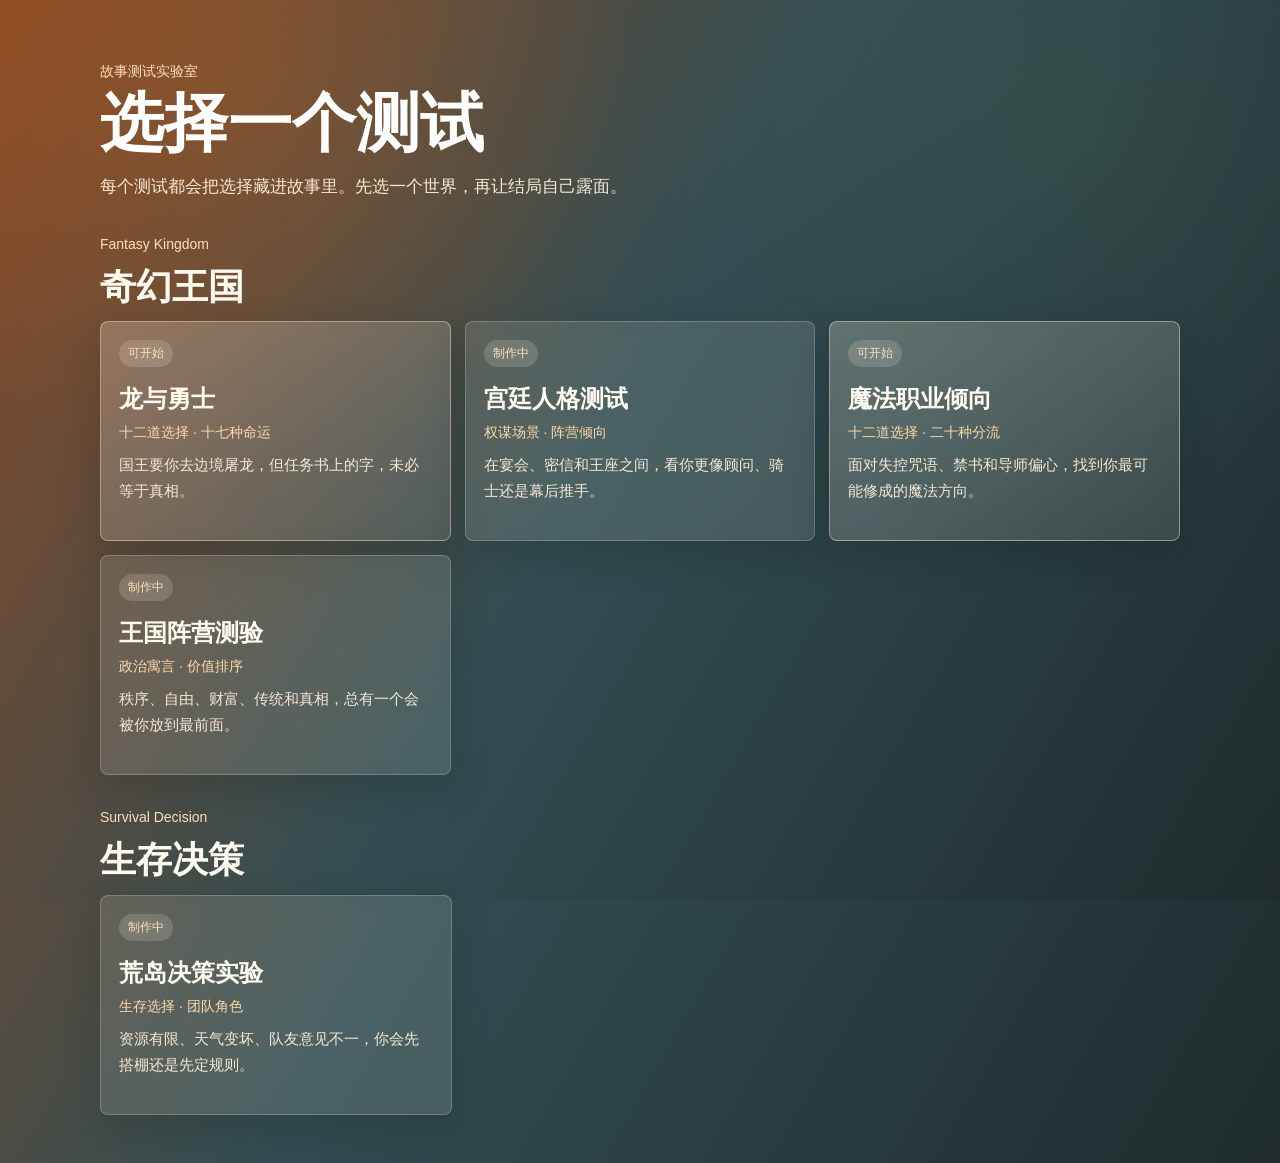
==== index.html @ 831e198b "初始化干净网页版本" ====
<!doctype html>
<html lang="zh-CN">
<head>
  <meta charset="utf-8">
  <meta name="viewport" content="width=device-width, initial-scale=1, viewport-fit=cover">
  <meta http-equiv="Cache-Control" content="no-cache, no-store, must-revalidate">
  <meta http-equiv="Pragma" content="no-cache">
  <meta http-equiv="Expires" content="0">
  <meta name="theme-color" content="#1f2b2c">
  <title>测试题实验</title>
  <link rel="stylesheet" href="styles.css">
</head>
<body>
  <main class="home-page">
    <div class="home-shell" aria-labelledby="home-title">
      <header class="home-header">
        <p class="eyebrow">故事测试实验室</p>
        <h1 id="home-title">选择一个测试</h1>
        <p class="lead">每个测试都会把选择藏进故事里。先选一个世界，再让结局自己露面。</p>
      </header>

      <section class="test-category" aria-labelledby="fantasy-title">
        <div class="category-head">
          <p class="eyebrow">Fantasy Kingdom</p>
          <h2 id="fantasy-title">奇幻王国</h2>
        </div>
        <div class="test-grid">
          <a class="test-card available" href="tests/fantasy-kingdom/dragon-warrior/index.html">
            <span class="test-status">可开始</span>
            <span class="test-title">龙与勇士</span>
            <span class="test-meta">十二道选择 · 十七种命运</span>
            <span class="test-copy">国王要你去边境屠龙，但任务书上的字，未必等于真相。</span>
          </a>

          <button class="test-card" type="button" aria-disabled="true">
            <span class="test-status">制作中</span>
            <span class="test-title">宫廷人格测试</span>
            <span class="test-meta">权谋场景 · 阵营倾向</span>
            <span class="test-copy">在宴会、密信和王座之间，看你更像顾问、骑士还是幕后推手。</span>
          </button>

          <a class="test-card available" href="tests/fantasy-kingdom/magic-career/index.html">
            <span class="test-status">可开始</span>
            <span class="test-title">魔法职业倾向</span>
            <span class="test-meta">十二道选择 · 二十种分流</span>
            <span class="test-copy">面对失控咒语、禁书和导师偏心，找到你最可能修成的魔法方向。</span>
          </a>

          <button class="test-card" type="button" aria-disabled="true">
            <span class="test-status">制作中</span>
            <span class="test-title">王国阵营测验</span>
            <span class="test-meta">政治寓言 · 价值排序</span>
            <span class="test-copy">秩序、自由、财富、传统和真相，总有一个会被你放到最前面。</span>
          </button>
        </div>
      </section>

      <section class="test-category" aria-labelledby="survival-title">
        <div class="category-head">
          <p class="eyebrow">Survival Decision</p>
          <h2 id="survival-title">生存决策</h2>
        </div>
        <div class="test-grid compact">
          <button class="test-card" type="button" aria-disabled="true">
            <span class="test-status">制作中</span>
            <span class="test-title">荒岛决策实验</span>
            <span class="test-meta">生存选择 · 团队角色</span>
            <span class="test-copy">资源有限、天气变坏、队友意见不一，你会先搭棚还是先定规则。</span>
          </button>
        </div>
      </section>
    </div>
  </main>
</body>
</html>
---- styles.css ----
:root {
  color-scheme: light;
  --ink: #1c1b18;
  --muted: #686057;
  --line: #ddd4c6;
  --paper: #fffaf1;
  --panel: #ffffff;
  --amber: #c96f22;
  --red: #9e302b;
  --moss: #4f6f52;
  --blue: #315f7a;
  --shadow: 0 18px 50px rgba(42, 31, 20, 0.14);
  --page-bg:
    radial-gradient(circle at 18% 8%, rgba(201, 111, 34, 0.24), transparent 30%),
    radial-gradient(circle at 82% 12%, rgba(79, 111, 82, 0.2), transparent 32%),
    linear-gradient(120deg, #8c4a25 0%, #314d52 48%, #1f2b2c 100%);
}

* {
  box-sizing: border-box;
}

body {
  margin: 0;
  font-family: -apple-system, BlinkMacSystemFont, "Segoe UI", "PingFang SC", "Hiragino Sans GB", "Microsoft YaHei", sans-serif;
  color: var(--ink);
  background: var(--page-bg);
  background-attachment: fixed;
  min-height: 100vh;
  scrollbar-width: none;
}

html {
  scrollbar-width: none;
  background: var(--page-bg);
}

body::-webkit-scrollbar,
html::-webkit-scrollbar {
  width: 0;
  height: 0;
  display: none;
}

button {
  font: inherit;
}

a {
  color: inherit;
  text-decoration: none;
}

.home-page {
  min-height: 100vh;
  min-height: 100svh;
  padding: max(28px, 7svh) 0 48px;
}

.app {
  width: min(1040px, calc(100% - 32px));
  margin: 0 auto;
  padding: 28px 0 48px;
}

.hero {
  position: relative;
  min-height: 320px;
  overflow: hidden;
  border: 1px solid rgba(92, 72, 48, 0.18);
  border-radius: 8px;
  background:
    linear-gradient(180deg, rgba(24, 25, 22, 0.08), rgba(24, 25, 22, 0.52));
  box-shadow: var(--shadow);
  color: #fff7eb;
  display: grid;
  align-items: end;
  padding: 32px;
}

.hero::before,
.hero::after {
  content: "";
  position: absolute;
  pointer-events: none;
}

.hero::before {
  left: 0;
  right: 0;
  bottom: 0;
  height: 112px;
  background:
    linear-gradient(140deg, transparent 0 20%, rgba(10, 18, 18, 0.52) 20% 38%, transparent 38%),
    linear-gradient(28deg, rgba(11, 20, 19, 0.72) 0 34%, transparent 34%),
    linear-gradient(-24deg, transparent 0 58%, rgba(12, 20, 19, 0.78) 58% 100%);
}

.result-tag {
  margin: -4px 0 14px;
  font-size: 15px;
  color: #b86920;
  font-style: italic;
}

.hero-content {
  position: relative;
  z-index: 1;
  width: min(660px, 100%);
}

.eyebrow {
  margin: 0 0 10px;
  color: #ffe0b9;
  font-size: 14px;
}

h1 {
  margin: 0;
  font-size: clamp(34px, 6vw, 64px);
  line-height: 1.02;
  letter-spacing: 0;
}

.lead {
  margin: 16px 0 0;
  max-width: 620px;
  color: #f7e8d4;
  font-size: 17px;
  line-height: 1.75;
}

.toolbar {
  display: flex;
  gap: 12px;
  flex-wrap: wrap;
  align-items: center;
  justify-content: space-between;
  margin: 18px 0;
  padding: 14px;
  border: 1px solid var(--line);
  border-radius: 8px;
  background: rgba(255, 250, 241, 0.86);
  backdrop-filter: blur(10px);
}

.progress-wrap {
  flex: 1 1 240px;
  min-width: 220px;
}

.progress-meta {
  display: flex;
  justify-content: space-between;
  gap: 12px;
  color: var(--muted);
  font-size: 13px;
  margin-bottom: 8px;
}

.progress {
  height: 10px;
  border-radius: 999px;
  overflow: hidden;
  background: #e3d9c9;
}

.progress span {
  display: block;
  width: 0%;
  height: 100%;
  background: linear-gradient(90deg, var(--amber), var(--red));
  transition: width 180ms ease;
}

.actions {
  display: flex;
  gap: 10px;
  flex-wrap: wrap;
}

.btn {
  border: 1px solid rgba(69, 52, 34, 0.24);
  border-radius: 8px;
  background: #fffdf8;
  color: var(--ink);
  padding: 10px 14px;
  cursor: pointer;
  transition: transform 120ms ease, border-color 120ms ease, background 120ms ease;
}

.btn:hover {
  transform: translateY(-1px);
  border-color: rgba(158, 48, 43, 0.52);
}

.btn.primary {
  background: var(--ink);
  color: #fff8ea;
  border-color: var(--ink);
}

.btn:disabled {
  cursor: not-allowed;
  opacity: 0.45;
  transform: none;
}

.layout {
  display: grid;
  grid-template-columns: minmax(0, 1fr) 300px;
  gap: 18px;
  align-items: start;
}

.questions {
  display: grid;
  gap: 14px;
}

.question {
  border: 1px solid var(--line);
  border-radius: 8px;
  background: rgba(255, 255, 255, 0.78);
  box-shadow: 0 10px 26px rgba(40, 32, 22, 0.08);
  overflow: hidden;
}

.question-head {
  display: grid;
  grid-template-columns: 42px 1fr;
  gap: 12px;
  padding: 18px 18px 12px;
}

.num {
  width: 42px;
  height: 42px;
  border-radius: 8px;
  display: grid;
  place-items: center;
  background: #efe4d2;
  color: #6a4527;
  font-weight: 700;
}

.question-title {
  margin: 0;
  font-size: 17px;
  line-height: 1.7;
}

.options {
  display: grid;
  gap: 8px;
  padding: 0 18px 18px 72px;
}

.option {
  width: 100%;
  display: grid;
  grid-template-columns: 34px 1fr;
  gap: 10px;
  text-align: left;
  align-items: start;
  border: 1px solid #e4dacb;
  border-radius: 8px;
  background: #fffdf8;
  padding: 12px;
  cursor: pointer;
  line-height: 1.65;
}

.option .letter {
  width: 30px;
  height: 30px;
  display: grid;
  place-items: center;
  border-radius: 7px;
  background: #f0e4d1;
  color: #74471e;
  font-weight: 700;
}

.option.selected {
  border-color: rgba(158, 48, 43, 0.72);
  background: #fff4e4;
  box-shadow: inset 0 0 0 1px rgba(158, 48, 43, 0.18);
}

.option.selected .letter {
  background: var(--red);
  color: #fff8ed;
}

.side {
  position: sticky;
  top: 18px;
  display: grid;
  gap: 14px;
}

.panel {
  border: 1px solid var(--line);
  border-radius: 8px;
  background: rgba(255, 255, 255, 0.82);
  padding: 16px;
  box-shadow: 0 10px 26px rgba(40, 32, 22, 0.08);
}

.panel h2 {
  margin: 0 0 10px;
  font-size: 17px;
}

.panel p {
  margin: 0;
  color: var(--muted);
  line-height: 1.7;
  font-size: 14px;
}

.answer-grid {
  display: grid;
  grid-template-columns: repeat(4, 1fr);
  gap: 7px;
  margin-top: 12px;
}

.answer-chip {
  min-height: 34px;
  border-radius: 7px;
  background: #f1e7d8;
  color: #7a6a5b;
  display: grid;
  place-items: center;
  font-size: 12px;
  padding: 4px;
}

.answer-chip.done {
  background: #33433d;
  color: #fff7e9;
}

.result {
  display: none;
  margin-top: 18px;
  border: 1px solid rgba(158, 48, 43, 0.32);
  border-radius: 8px;
  background: #fff9ef;
  box-shadow: var(--shadow);
  overflow: hidden;
}

.result.show {
  display: block;
}

.result-inner {
  display: grid;
  grid-template-columns: 1fr 300px;
  gap: 0;
}

.result-main {
  padding: 24px;
}

.badge {
  display: inline-flex;
  align-items: center;
  gap: 8px;
  border-radius: 999px;
  padding: 7px 11px;
  background: #f2dfc7;
  color: #794818;
  font-size: 13px;
  margin-bottom: 10px;
}

.result h2 {
  margin: 0 0 12px;
  font-size: clamp(24px, 4vw, 38px);
  line-height: 1.15;
}

.result-text {
  color: #3b332b;
  font-size: 16px;
  line-height: 1.85;
  white-space: pre-line;
}

.rarity {
  display: grid;
  gap: 8px;
  margin: 14px 0 18px;
  padding: 12px;
  border: 1px solid #ead9c2;
  border-radius: 8px;
  background: #fff3df;
}

.rarity-top {
  display: flex;
  justify-content: space-between;
  gap: 12px;
  color: #74471e;
  font-size: 14px;
}

.rarity-track {
  height: 9px;
  overflow: hidden;
  border-radius: 99px;
  background: #e6d3ba;
}

.rarity-fill {
  display: block;
  width: 50%;
  height: 100%;
  background: linear-gradient(90deg, var(--amber), var(--red));
}

.epilogue {
  margin-top: 18px;
  padding: 16px;
  border-left: 4px solid var(--amber);
  border-radius: 0 8px 8px 0;
  background: #fff5e7;
}

.epilogue h3 {
  margin: 0 0 8px;
  font-size: 17px;
}

.epilogue p {
  margin: 0;
  color: #463b31;
  line-height: 1.85;
  white-space: pre-line;
}

.result-aside {
  border-left: 1px solid #eadfce;
  background: #f8eddd;
  padding: 24px;
}

.score-list {
  display: grid;
  gap: 9px;
  margin-top: 12px;
}

.score-row {
  display: grid;
  gap: 5px;
  font-size: 13px;
  color: #5c5147;
}

.score-row label {
  display: flex;
  justify-content: space-between;
  gap: 10px;
}

.bar {
  height: 8px;
  border-radius: 99px;
  background: #e4d7c6;
  overflow: hidden;
}

.bar span {
  display: block;
  height: 100%;
  width: 0%;
  background: var(--moss);
}

.hint {
  margin-top: 10px;
  font-size: 13px;
  color: var(--muted);
  line-height: 1.65;
}

.toast {
  position: fixed;
  left: 50%;
  bottom: 22px;
  transform: translateX(-50%) translateY(20px);
  opacity: 0;
  pointer-events: none;
  border-radius: 999px;
  padding: 10px 14px;
  color: #fff8ed;
  background: rgba(28, 27, 24, 0.92);
  transition: opacity 140ms ease, transform 140ms ease;
  z-index: 20;
}

.toast.show {
  opacity: 1;
  transform: translateX(-50%) translateY(0);
}

@media (max-width: 840px) {
  .app {
    width: min(100% - 20px, 1040px);
    padding-top: 10px;
  }

  .hero {
    min-height: 280px;
    padding: 24px;
  }

  .layout,
  .result-inner {
    grid-template-columns: 1fr;
  }

  .side {
    position: static;
    order: -1;
  }

  .options {
    padding-left: 18px;
  }

  .question-head {
    grid-template-columns: 34px 1fr;
  }

  .num {
    width: 34px;
    height: 34px;
  }

  .result-aside {
    border-left: 0;
    border-top: 1px solid #eadfce;
  }
}

.app {
  min-height: 100vh;
  display: grid;
  align-content: center;
  width: 100%;
  padding: 0;
}

.view {
  display: none;
}

.view.active {
  display: block;
}

.view:not(.active) {
  display: none;
}

.home {
  min-height: 100vh;
  min-height: 100svh;
  padding: max(28px, 7svh) 0;
  color: #fff7eb;
}

.home-shell {
  width: min(1080px, calc(100% - 32px));
  margin: 0 auto;
  display: grid;
  gap: 34px;
}

.home-header {
  width: min(720px, 100%);
}

.home-header h1 {
  color: #ffffff;
}

.test-category {
  display: grid;
  gap: 14px;
}

.category-head {
  display: grid;
  gap: 4px;
}

.category-head h2 {
  margin: 0;
  color: #fffaf0;
  font-size: clamp(24px, 4vw, 36px);
  line-height: 1.15;
}

.test-grid {
  display: grid;
  grid-template-columns: repeat(3, minmax(0, 1fr));
  gap: 14px;
}

.test-grid.compact {
  grid-template-columns: minmax(0, 352px);
}

.test-card {
  min-height: 220px;
  display: grid;
  align-content: start;
  gap: 10px;
  text-align: left;
  border: 1px solid rgba(255, 248, 236, 0.22);
  border-radius: 8px;
  background: rgba(255, 248, 236, 0.12);
  color: #fff4e3;
  padding: 18px;
  cursor: default;
  box-shadow: 0 14px 38px rgba(18, 22, 18, 0.18);
  backdrop-filter: blur(12px);
  font: inherit;
}

.test-card.available {
  cursor: pointer;
  background:
    linear-gradient(145deg, rgba(255, 248, 236, 0.24), rgba(255, 248, 236, 0.1));
  border-color: rgba(255, 224, 185, 0.46);
}

.test-card.available:hover {
  transform: translateY(-2px);
  border-color: rgba(255, 224, 185, 0.78);
}

.test-status {
  width: fit-content;
  border-radius: 999px;
  padding: 5px 9px;
  background: rgba(255, 248, 236, 0.16);
  color: #ffe0b9;
  font-size: 12px;
}

.test-title {
  display: block;
  margin-top: 8px;
  color: #fffaf0;
  font-size: 24px;
  line-height: 1.2;
  font-weight: 700;
}

.test-meta {
  color: #ffd8a8;
  font-size: 14px;
}

.test-copy {
  color: #f7e8d4;
  font-size: 15px;
  line-height: 1.75;
}

.intro {
  display: grid;
  gap: 18px;
}

.hero {
  min-height: 100vh;
  min-height: 100svh;
  align-items: center;
  justify-content: start;
  border: 0;
  border-radius: 0;
  background: transparent;
  padding-top: max(80px, 12svh);
  padding-bottom: max(60px, 8svh);
}

.intro-grid {
  display: grid;
  grid-template-columns: repeat(3, 1fr);
  gap: 12px;
}

.rule-card {
  border: 1px solid rgba(255, 248, 236, 0.22);
  border-radius: 8px;
  background: rgba(255, 248, 236, 0.12);
  padding: 13px;
  color: #fff1dd;
  line-height: 1.55;
  font-size: 14px;
}


.intro-actions {
  display: flex;
  gap: 12px;
  flex-wrap: wrap;
  margin-top: 22px;
}

.intro-actions .btn {
  min-width: 132px;
}

.screen {
  min-height: min(720px, calc(100vh - 56px));
  display: grid;
  grid-template-rows: auto 1fr;
  gap: 14px;
  padding-bottom: 92px;
  width: min(1040px, calc(100% - 32px));
  margin: 0 auto;
  padding-top: 28px;
}

.screen.view:not(.active) {
  display: none;
}

.topbar {
  position: sticky;
  top: 0;
  z-index: 5;
  margin: 0;
}

.question-stage {
  display: grid;
  align-items: center;
}

.question {
  min-height: 420px;
  display: grid;
  align-content: center;
}

.question-head {
  grid-template-columns: 1fr;
  padding: 26px 26px 16px;
}

.num {
  width: 52px;
  height: 52px;
  font-size: 18px;
}

.question-title {
  font-size: clamp(18px, 3.6vw, 25px);
  line-height: 1.65;
}

.options {
  padding: 0 26px 26px;
  gap: 10px;
}

.option {
  min-height: 58px;
  align-items: center;
  font-size: 16px;
}

.pager {
  position: fixed;
  left: 50%;
  bottom: 16px;
  z-index: 12;
  width: min(1040px, calc(100% - 32px));
  transform: translateX(-50%);
  display: grid;
  padding: 12px;
  border: 1px solid rgba(92, 72, 48, 0.18);
  border-radius: 8px;
  background: rgba(255, 250, 241, 0.92);
  box-shadow: 0 12px 36px rgba(42, 31, 20, 0.18);
  backdrop-filter: blur(12px);
}

.pager .btn {
  width: 100%;
  min-height: 48px;
}

.pager .next {
  justify-self: stretch;
}

.route-drawer {
  display: none;
}

.result {
  margin-top: 0;
}

.result.show {
  display: block;
}

.result-actions {
  display: flex;
  gap: 10px;
  flex-wrap: wrap;
  margin-top: 18px;
}

.save-dock {
  position: fixed;
  left: 50%;
  bottom: 16px;
  z-index: 14;
  width: min(1040px, calc(100% - 32px));
  transform: translateX(-50%);
  display: none;
  padding: 12px;
  border: 1px solid rgba(92, 72, 48, 0.18);
  border-radius: 8px;
  background: rgba(255, 250, 241, 0.94);
  box-shadow: 0 12px 36px rgba(42, 31, 20, 0.18);
  backdrop-filter: blur(12px);
}

.save-dock.show {
  display: grid;
}

.save-dock .btn {
  width: 100%;
  min-height: 48px;
}


@media (max-width: 840px) {
  .app {
    width: 100%;
    min-height: 100svh;
    padding: 0;
    align-content: stretch;
  }

  .hero {
    min-height: 100svh;
    padding: 22px;
  }

  h1 {
    font-size: clamp(38px, 13vw, 58px);
  }

  .lead {
    font-size: 16px;
  }

  .intro-grid {
    grid-template-columns: 1fr;
  }

  .home {
    padding: 22px 0 34px;
  }

  .home-page {
    padding: 22px 0 34px;
  }

  .home-shell {
    width: min(100% - 24px, 1080px);
    gap: 20px;
  }

  .test-grid {
    grid-template-columns: 1fr;
  }

  .test-grid.compact {
    grid-template-columns: 1fr;
  }

  .test-card {
    min-height: 170px;
    padding: 16px;
  }

  .intro-actions {
    display: grid;
  }

  .intro-actions .btn {
    width: 100%;
    min-height: 48px;
  }

  .screen {
    min-height: calc(100svh - 28px);
    padding-bottom: calc(86px + env(safe-area-inset-bottom));
    width: min(100% - 18px, 1040px);
    padding-top: 10px;
  }

  .toolbar {
    padding: 12px;
    gap: 10px;
  }

  .question {
    min-height: calc(100svh - 160px);
  }

  .question-head {
    grid-template-columns: 1fr;
    padding: 18px 16px 12px;
    gap: 10px;
  }

  .num {
    width: 40px;
    height: 40px;
  }

  .options {
    padding: 0 16px 16px;
  }

  .option {
    min-height: 56px;
    padding: 11px;
    font-size: 15px;
  }

  .pager {
    left: 0;
    right: 0;
    bottom: 0;
    width: 100%;
    transform: none;
    padding: 12px 12px calc(12px + env(safe-area-inset-bottom));
    border-right: 0;
    border-left: 0;
    border-bottom: 0;
    border-radius: 8px 8px 0 0;
  }

  .pager .btn {
    width: 100%;
    min-height: 46px;
  }

  .result {
    min-height: calc(100svh - 28px);
    padding-bottom: calc(86px + env(safe-area-inset-bottom));
  }

}
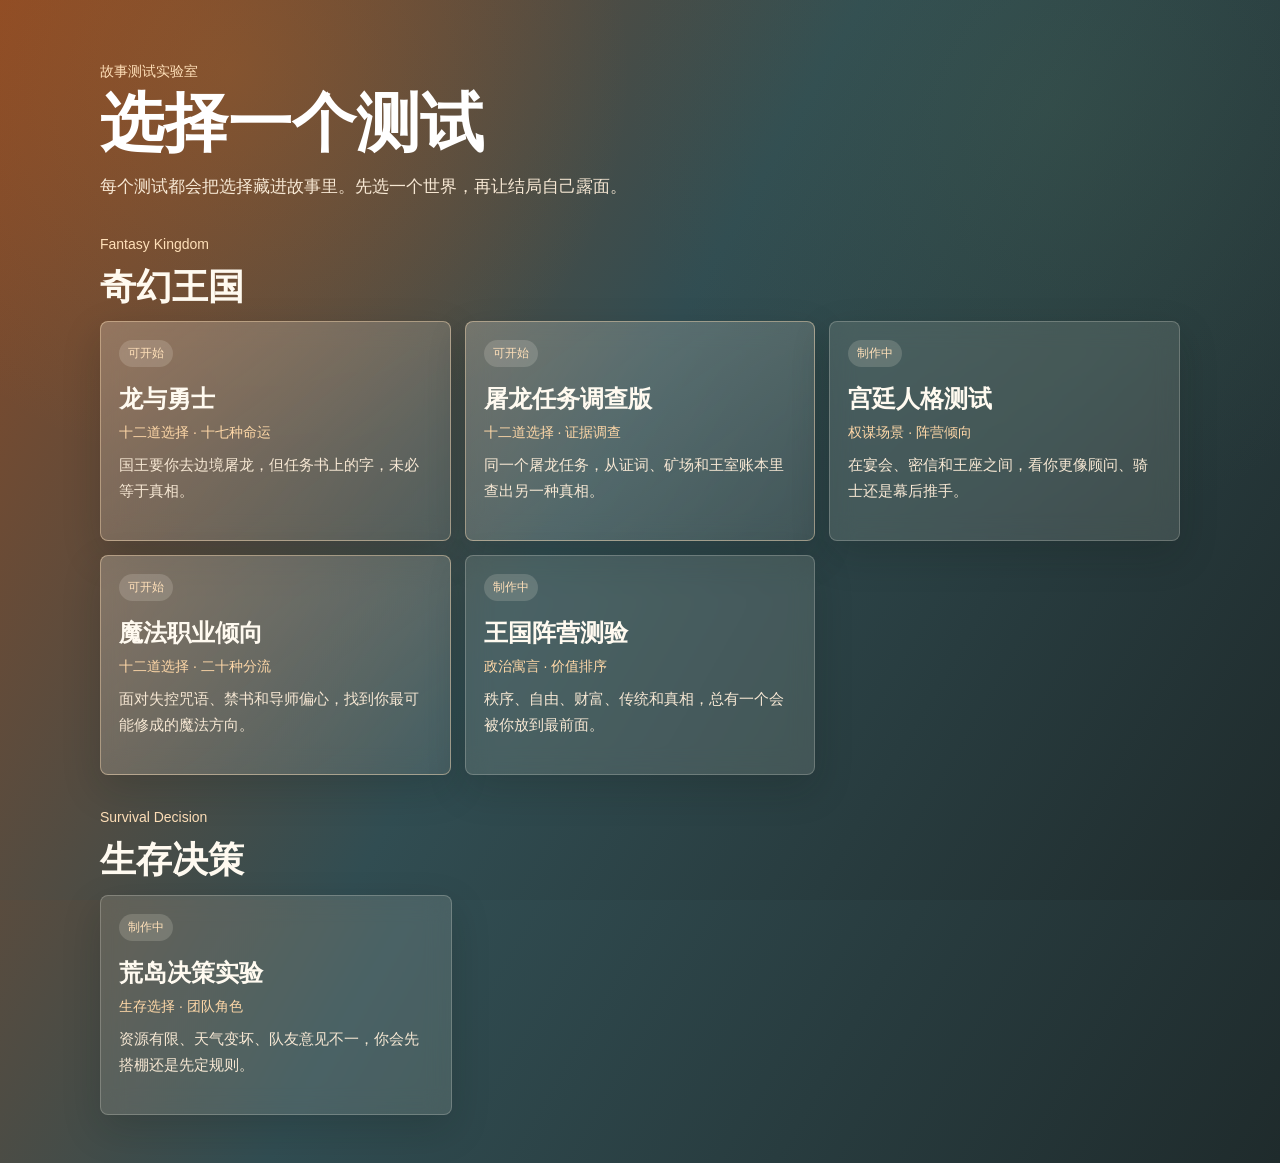
==== commit 7dde7ef0: "新增屠龙任务调查版" ====
--- a/index.html
+++ b/index.html
@@ -30,6 +30,13 @@
             <span class="test-title">龙与勇士</span>
             <span class="test-meta">十二道选择 · 十七种命运</span>
             <span class="test-copy">国王要你去边境屠龙，但任务书上的字，未必等于真相。</span>
+          </a>
+
+          <a class="test-card available" href="tests/fantasy-kingdom/dragon-investigation/index.html">
+            <span class="test-status">可开始</span>
+            <span class="test-title">屠龙任务调查版</span>
+            <span class="test-meta">十二道选择 · 证据调查</span>
+            <span class="test-copy">同一个屠龙任务，从证词、矿场和王室账本里查出另一种真相。</span>
           </a>
 
           <button class="test-card" type="button" aria-disabled="true">
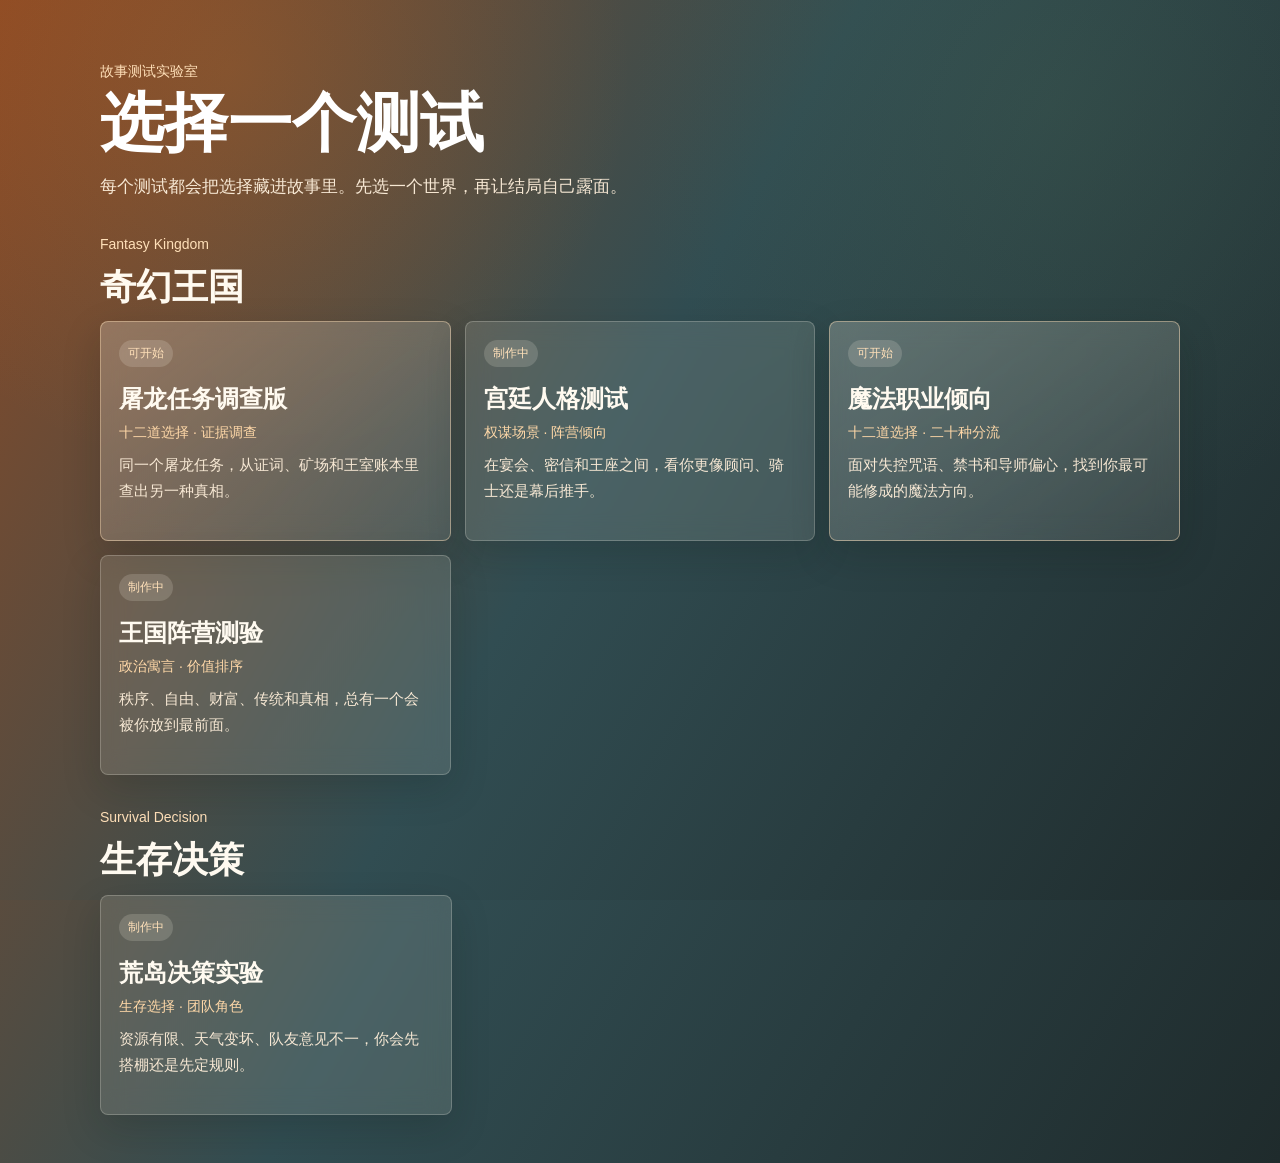
==== commit 1e339a79: "调整屠龙调查版入口和题干字号" ====
--- a/index.html
+++ b/index.html
@@ -25,13 +25,6 @@
           <h2 id="fantasy-title">奇幻王国</h2>
         </div>
         <div class="test-grid">
-          <a class="test-card available" href="tests/fantasy-kingdom/dragon-warrior/index.html">
-            <span class="test-status">可开始</span>
-            <span class="test-title">龙与勇士</span>
-            <span class="test-meta">十二道选择 · 十七种命运</span>
-            <span class="test-copy">国王要你去边境屠龙，但任务书上的字，未必等于真相。</span>
-          </a>
-
           <a class="test-card available" href="tests/fantasy-kingdom/dragon-investigation/index.html">
             <span class="test-status">可开始</span>
             <span class="test-title">屠龙任务调查版</span>
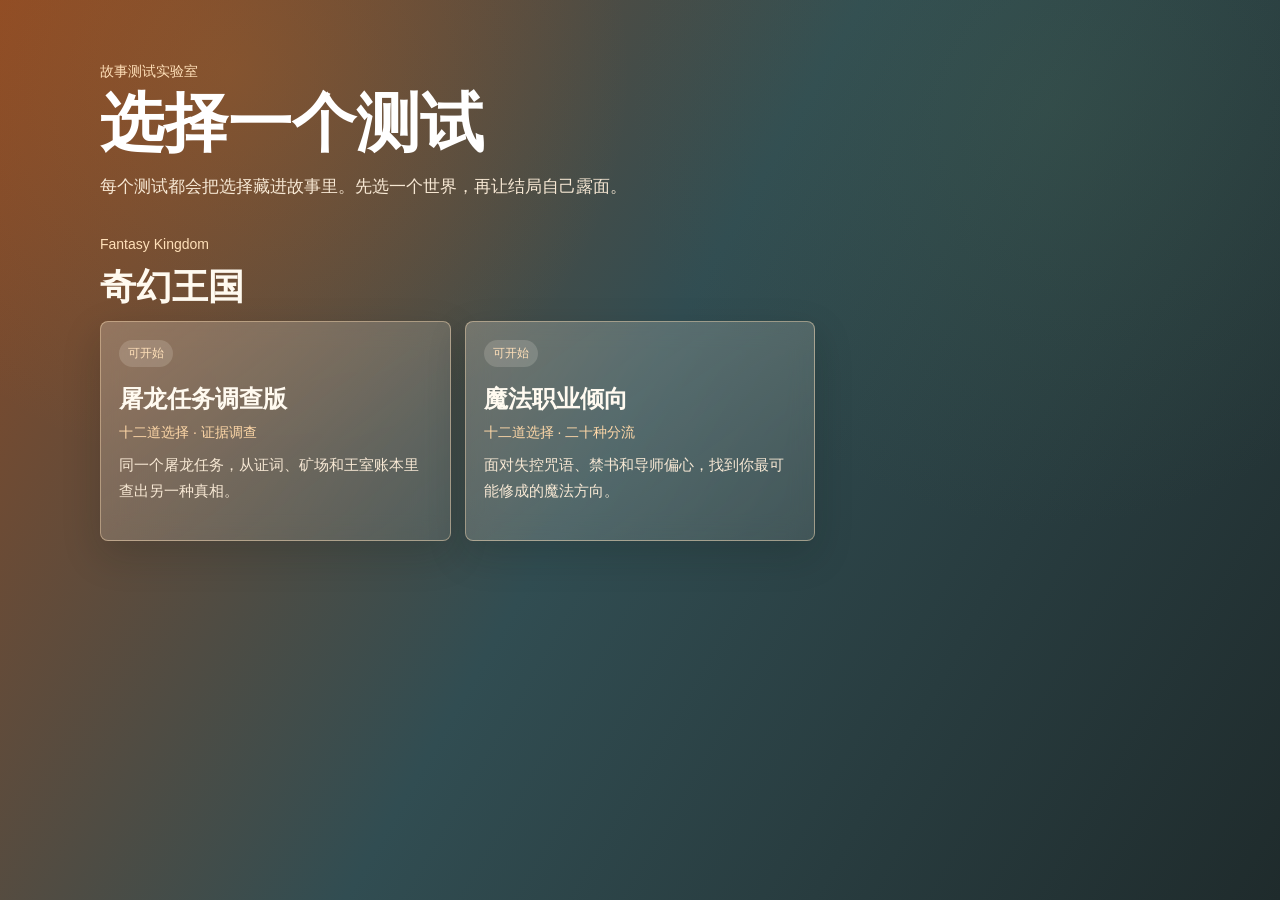
==== commit 292cbbb2: "隐藏未完成测试入口" ====
--- a/index.html
+++ b/index.html
@@ -32,41 +32,12 @@
             <span class="test-copy">同一个屠龙任务，从证词、矿场和王室账本里查出另一种真相。</span>
           </a>
 
-          <button class="test-card" type="button" aria-disabled="true">
-            <span class="test-status">制作中</span>
-            <span class="test-title">宫廷人格测试</span>
-            <span class="test-meta">权谋场景 · 阵营倾向</span>
-            <span class="test-copy">在宴会、密信和王座之间，看你更像顾问、骑士还是幕后推手。</span>
-          </button>
-
           <a class="test-card available" href="tests/fantasy-kingdom/magic-career/index.html">
             <span class="test-status">可开始</span>
             <span class="test-title">魔法职业倾向</span>
             <span class="test-meta">十二道选择 · 二十种分流</span>
             <span class="test-copy">面对失控咒语、禁书和导师偏心，找到你最可能修成的魔法方向。</span>
           </a>
-
-          <button class="test-card" type="button" aria-disabled="true">
-            <span class="test-status">制作中</span>
-            <span class="test-title">王国阵营测验</span>
-            <span class="test-meta">政治寓言 · 价值排序</span>
-            <span class="test-copy">秩序、自由、财富、传统和真相，总有一个会被你放到最前面。</span>
-          </button>
-        </div>
-      </section>
-
-      <section class="test-category" aria-labelledby="survival-title">
-        <div class="category-head">
-          <p class="eyebrow">Survival Decision</p>
-          <h2 id="survival-title">生存决策</h2>
-        </div>
-        <div class="test-grid compact">
-          <button class="test-card" type="button" aria-disabled="true">
-            <span class="test-status">制作中</span>
-            <span class="test-title">荒岛决策实验</span>
-            <span class="test-meta">生存选择 · 团队角色</span>
-            <span class="test-copy">资源有限、天气变坏、队友意见不一，你会先搭棚还是先定规则。</span>
-          </button>
         </div>
       </section>
     </div>
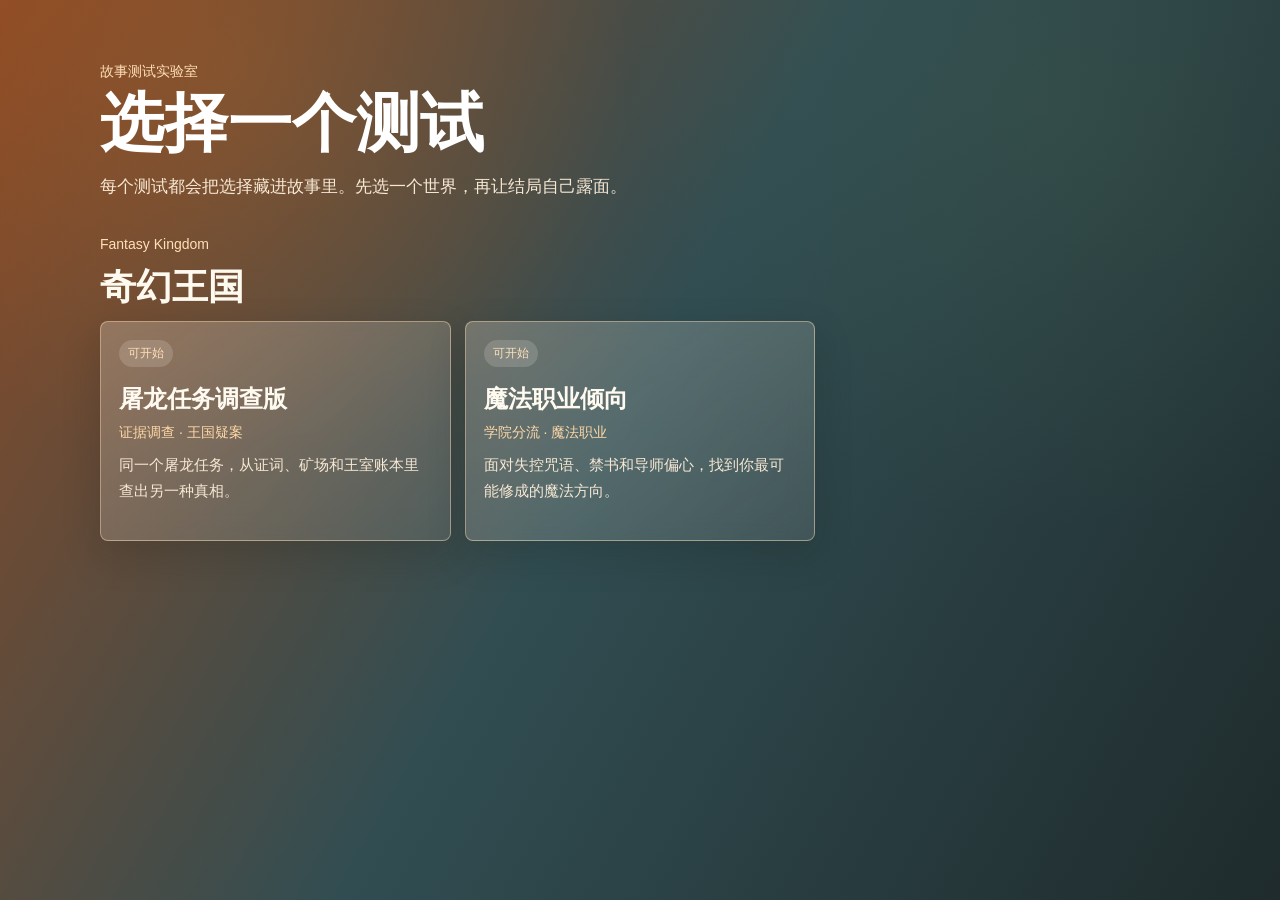
==== commit dbe9317d: "调整首页测试入口简介" ====
--- a/index.html
+++ b/index.html
@@ -28,14 +28,14 @@
           <a class="test-card available" href="tests/fantasy-kingdom/dragon-investigation/index.html">
             <span class="test-status">可开始</span>
             <span class="test-title">屠龙任务调查版</span>
-            <span class="test-meta">十二道选择 · 证据调查</span>
+            <span class="test-meta">证据调查 · 王国疑案</span>
             <span class="test-copy">同一个屠龙任务，从证词、矿场和王室账本里查出另一种真相。</span>
           </a>
 
           <a class="test-card available" href="tests/fantasy-kingdom/magic-career/index.html">
             <span class="test-status">可开始</span>
             <span class="test-title">魔法职业倾向</span>
-            <span class="test-meta">十二道选择 · 二十种分流</span>
+            <span class="test-meta">学院分流 · 魔法职业</span>
             <span class="test-copy">面对失控咒语、禁书和导师偏心，找到你最可能修成的魔法方向。</span>
           </a>
         </div>
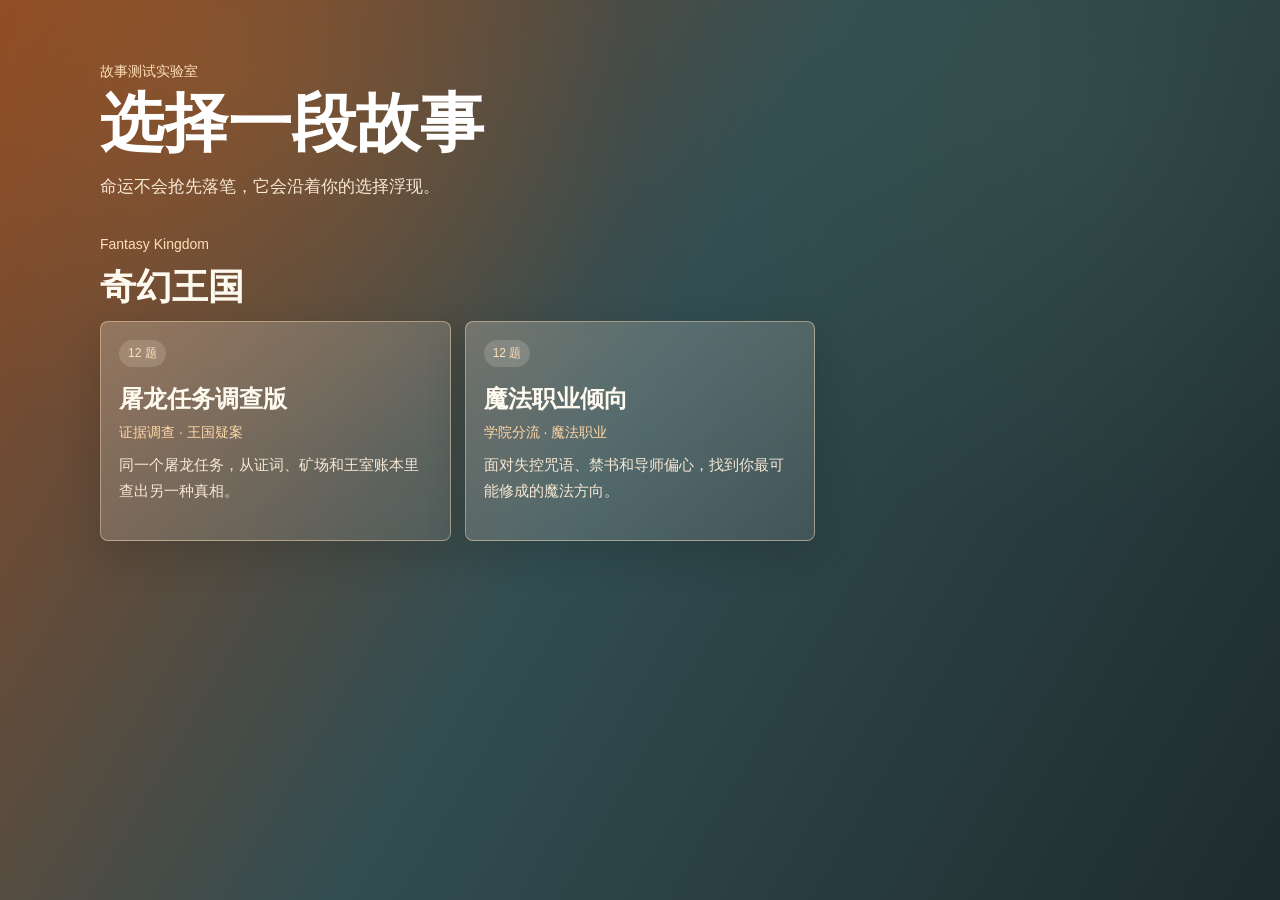
==== commit 493c1563: "调整首页标题和入口状态文案" ====
--- a/index.html
+++ b/index.html
@@ -15,8 +15,8 @@
     <div class="home-shell" aria-labelledby="home-title">
       <header class="home-header">
         <p class="eyebrow">故事测试实验室</p>
-        <h1 id="home-title">选择一个测试</h1>
-        <p class="lead">每个测试都会把选择藏进故事里。先选一个世界，再让结局自己露面。</p>
+        <h1 id="home-title">选择一段故事</h1>
+        <p class="lead">命运不会抢先落笔，它会沿着你的选择浮现。</p>
       </header>
 
       <section class="test-category" aria-labelledby="fantasy-title">
@@ -26,14 +26,14 @@
         </div>
         <div class="test-grid">
           <a class="test-card available" href="tests/fantasy-kingdom/dragon-investigation/index.html">
-            <span class="test-status">可开始</span>
+            <span class="test-status">12 题</span>
             <span class="test-title">屠龙任务调查版</span>
             <span class="test-meta">证据调查 · 王国疑案</span>
             <span class="test-copy">同一个屠龙任务，从证词、矿场和王室账本里查出另一种真相。</span>
           </a>
 
           <a class="test-card available" href="tests/fantasy-kingdom/magic-career/index.html">
-            <span class="test-status">可开始</span>
+            <span class="test-status">12 题</span>
             <span class="test-title">魔法职业倾向</span>
             <span class="test-meta">学院分流 · 魔法职业</span>
             <span class="test-copy">面对失控咒语、禁书和导师偏心，找到你最可能修成的魔法方向。</span>
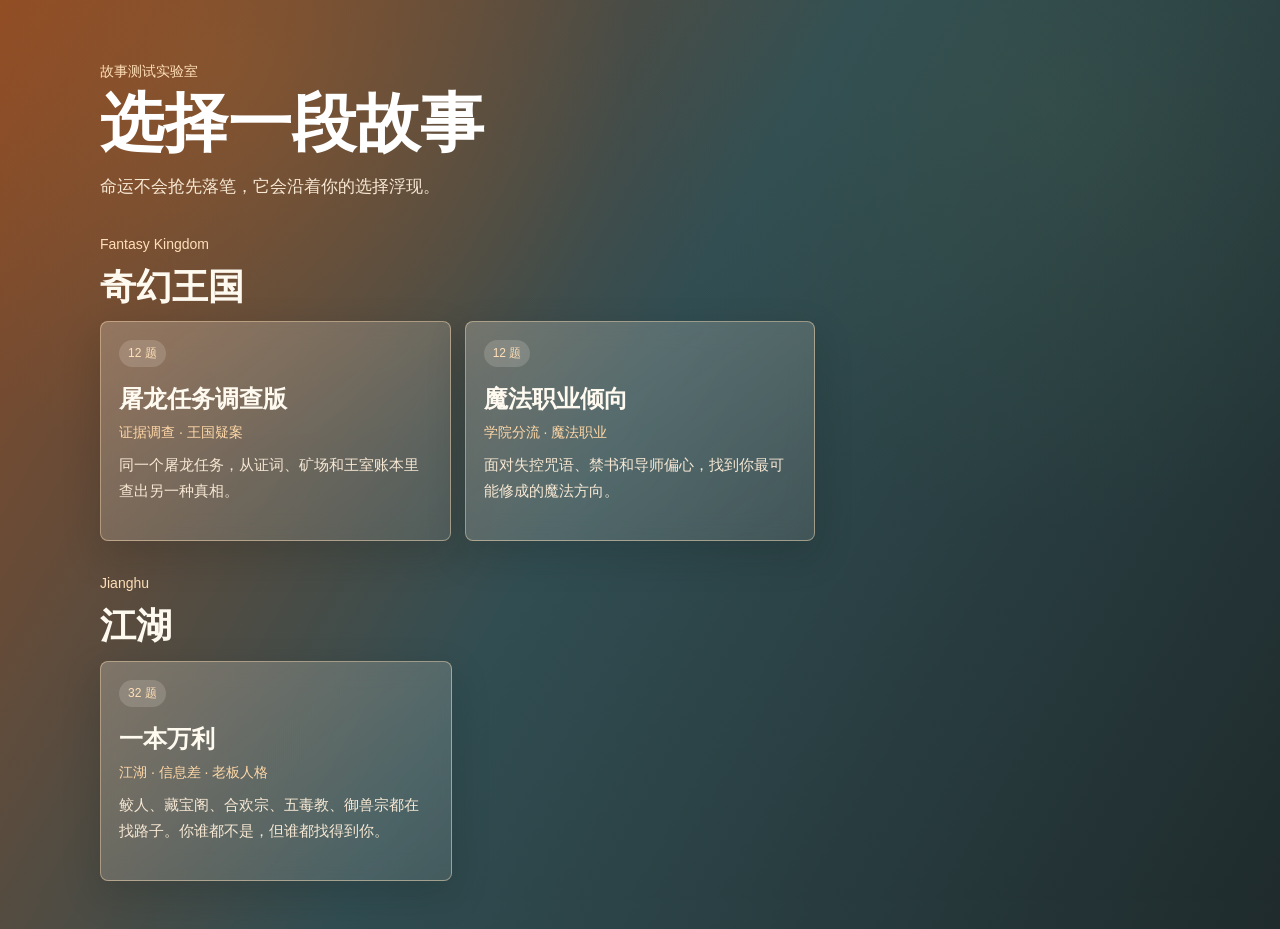
==== commit 01c3a825: "新增一本万利测试" ====
--- a/index.html
+++ b/index.html
@@ -40,6 +40,21 @@
           </a>
         </div>
       </section>
+
+      <section class="test-category" aria-labelledby="jianghu-title">
+        <div class="category-head">
+          <p class="eyebrow">Jianghu</p>
+          <h2 id="jianghu-title">江湖</h2>
+        </div>
+        <div class="test-grid compact">
+          <a class="test-card available" href="tests/jianghu/merchant-profit/index.html">
+            <span class="test-status">32 题</span>
+            <span class="test-title">一本万利</span>
+            <span class="test-meta">江湖 · 信息差 · 老板人格</span>
+            <span class="test-copy">鲛人、藏宝阁、合欢宗、五毒教、御兽宗都在找路子。你谁都不是，但谁都找得到你。</span>
+          </a>
+        </div>
+      </section>
     </div>
   </main>
 </body>
